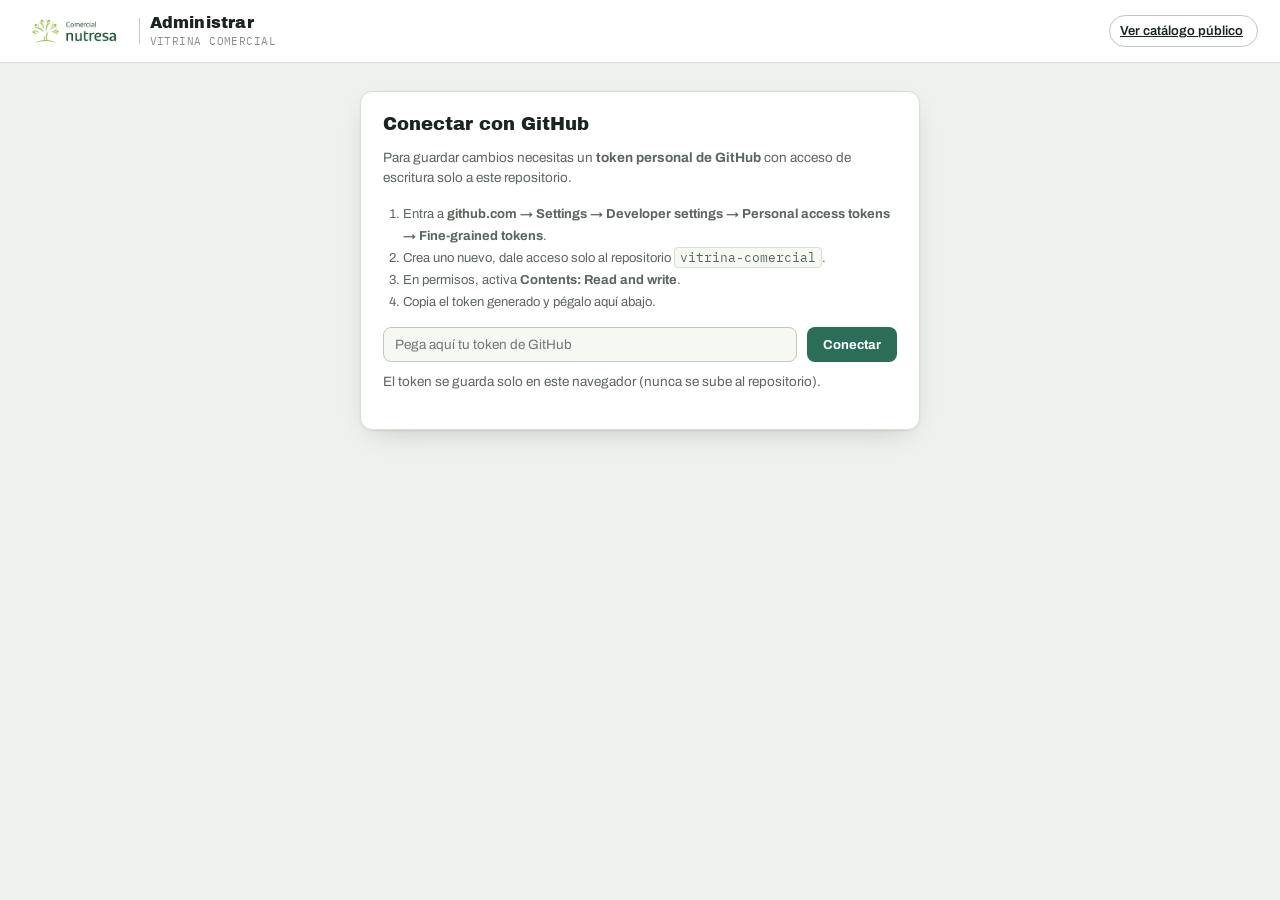
==== admin.html @ c522c648 "Vitrina Comercial: catálogo de iniciativas comerciales por canal Sitio estático (como catalogo-biene" ====
<!DOCTYPE html>
<html lang="es">
<head>
  <meta charset="UTF-8" />
  <meta name="viewport" content="width=device-width, initial-scale=1.0" />
  <title>Administrar Vitrina Comercial</title>
  <link rel="icon" href="icons/icon-192.png" />
  <link rel="preconnect" href="https://fonts.googleapis.com">
  <link rel="stylesheet" href="https://fonts.googleapis.com/css2?family=Archivo:wght@400;500;600;700&family=Archivo+Black&family=IBM+Plex+Mono:wght@400;500;600&display=swap">
  <link rel="stylesheet" href="css/style.css" />
  <link rel="stylesheet" href="css/admin.css" />
</head>
<body>
  <header class="topbar">
    <div class="brand" style="cursor:default;">
      <img class="brand-logo" src="images/logo-nutresa.png" alt="Nutresa">
      <span class="brand-div"></span>
      <span><span class="brand-name">Administrar</span><br><span class="brand-sub">Vitrina Comercial</span></span>
    </div>
    <div class="topbar-spacer"></div>
    <a class="back-btn" href="index.html">Ver catálogo público</a>
  </header>

  <main class="admin-wrap">
    <section id="login-box" class="panel">
      <h2>Conectar con GitHub</h2>
      <p>Para guardar cambios necesitas un <strong>token personal de GitHub</strong> con acceso de escritura solo a este repositorio.</p>
      <ol class="steps">
        <li>Entra a <strong>github.com → Settings → Developer settings → Personal access tokens → Fine-grained tokens</strong>.</li>
        <li>Crea uno nuevo, dale acceso solo al repositorio <code>vitrina-comercial</code>.</li>
        <li>En permisos, activa <strong>Contents: Read and write</strong>.</li>
        <li>Copia el token generado y pégalo aquí abajo.</li>
      </ol>
      <div class="row">
        <input type="password" id="token-input" placeholder="Pega aquí tu token de GitHub" />
        <button id="btn-save-token" class="btn-primary">Conectar</button>
      </div>
      <p class="hint">El token se guarda solo en este navegador (nunca se sube al repositorio).</p>
    </section>

    <section id="app-box" hidden>
      <div class="admin-toolbar">
        <input type="search" id="admin-buscador" placeholder="Buscar iniciativa por nombre o id..." />
        <button id="btn-nuevo" class="btn-primary">+ Nueva iniciativa</button>
        <button id="btn-logout" class="btn-secondary">Cerrar sesión</button>
      </div>

      <div class="admin-layout">
        <div class="panel admin-list" id="admin-list"></div>

        <div class="panel admin-form" id="admin-form-box" hidden>
          <h2 id="form-title">Editar iniciativa</h2>
          <form id="initiative-form">
            <label>Id (único, sin espacios) *
              <input type="text" name="id" required placeholder="ej: t24" />
            </label>
            <label>Nombre de la iniciativa *
              <input type="text" name="nombre" required />
            </label>

            <div class="choice-row">
              <div>
                <span class="section-title">Canal</span>
                <div class="chip-choice" data-field="segmento">
                  <button type="button" data-value="minimercados">Minimercados</button>
                  <button type="button" data-value="superetes">Superetes</button>
                  <button type="button" data-value="drogueria">Droguería/Masivo/Bienestar</button>
                </div>
              </div>
              <div>
                <span class="section-title">Creada por</span>
                <div class="chip-choice" data-field="creador">
                  <button type="button" data-value="trade">Trade</button>
                  <button type="button" data-value="negocio">Negocios</button>
                  <button type="button" data-value="regional">Regional</button>
                </div>
              </div>
              <div>
                <span class="section-title">Push / Pull</span>
                <div class="chip-choice" data-field="tipo">
                  <button type="button" data-value="push">Push</button>
                  <button type="button" data-value="pull">Pull</button>
                  <button type="button" data-value="push_pull">Push/Pull</button>
                  <button type="button" data-value="na">N/A</button>
                </div>
              </div>
            </div>

            <label>Resumen / mecánica
              <textarea name="resumen" rows="5"></textarea>
            </label>
            <label>Fecha de vigencia (texto)
              <input type="text" name="vigenciaTexto" placeholder="ej: 1 al 31 de octubre" />
            </label>

            <span class="section-title">Meses activos</span>
            <div class="month-grid" id="month-grid">
              <button type="button" data-m="1">Ene</button><button type="button" data-m="2">Feb</button>
              <button type="button" data-m="3">Mar</button><button type="button" data-m="4">Abr</button>
              <button type="button" data-m="5">May</button><button type="button" data-m="6">Jun</button>
              <button type="button" data-m="7">Jul</button><button type="button" data-m="8">Ago</button>
              <button type="button" data-m="9">Sep</button><button type="button" data-m="10">Oct</button>
              <button type="button" data-m="11">Nov</button><button type="button" data-m="12">Dic</button>
            </div>

            <label>Año
              <input type="number" name="anio" />
            </label>
            <label>Link a la presentación
              <input type="url" name="link" placeholder="https://docs.google.com/presentation/…" />
            </label>

            <div class="imagen-field">
              <span class="section-title">Imagen de la iniciativa (opcional)</span>
              <img id="preview-imagen" src="images/placeholder.svg" alt="" />
              <input type="file" id="file-imagen" accept="image/*" />
              <button type="button" id="btn-quitar-imagen" class="btn-secondary small">Quitar imagen</button>
            </div>

            <label class="checkbox-row">
              <input type="checkbox" name="tieneInversion" id="chk-inversion" />
              ¿Hubo inversión tangible?
            </label>
            <div id="inversion-fields" hidden>
              <label>Monto total (COP, opcional)
                <input type="number" name="inversionMonto" />
              </label>
              <label>Detalle de la inversión
                <textarea name="inversionTexto" rows="3"></textarea>
              </label>
            </div>

            <div class="form-actions">
              <button type="submit" class="btn-primary" id="btn-guardar">Guardar cambios</button>
              <button type="button" class="btn-danger" id="btn-eliminar">Eliminar iniciativa</button>
              <button type="button" class="btn-secondary" id="btn-cancelar">Cancelar</button>
            </div>
            <p id="form-status" class="hint"></p>
          </form>
        </div>
      </div>
    </section>
  </main>

  <script src="js/admin.js"></script>
</body>
</html>
---- css/style.css ----
:root{
  --bg:#EEF1ED; --surface:#FFFFFF; --surface-2:#F6F8F4; --surface-3:#E7EBE3;
  --ink:#1B2420; --ink-dim:#5C655E; --ink-faint:#8A9189;
  --line:#D9DED3; --line-strong:#C2C9BC;
  --accent:#2B6E58; --accent-dim:#DCEAE3; --accent-ink:#FFFFFF;
  --push:#B5661F; --push-bg:#F7E6D3;
  --pull:#33548F; --pull-bg:#DFE6F3;
  --pushpull:#71408F; --pushpull-bg:#ECDFF2;
  --na:#6B726A; --na-bg:#E6E9E2;
  --trade:#2B6E58; --trade-bg:#DCEAE3;
  --negocio:#8F3F55; --negocio-bg:#F2DEE4;
  --regional:#8C6324; --regional-bg:#F0E3C9;
  --danger:#A13838; --danger-bg:#F6DEDE;
  --shadow:0 1px 2px rgba(27,36,32,.07),0 10px 28px -14px rgba(27,36,32,.28);
  --radius:12px;
}

*{box-sizing:border-box;}
html,body{height:100%;}
body{
  margin:0; background:var(--bg); color:var(--ink);
  font-family:'Archivo',system-ui,sans-serif;
  -webkit-font-smoothing:antialiased;
}
h1,h2,h3{font-family:'Archivo Black',system-ui,sans-serif; font-weight:400; margin:0;}
.mono{font-family:'IBM Plex Mono',ui-monospace,monospace; font-variant-numeric:tabular-nums;}
a{color:inherit;}
button{font-family:inherit;}
::selection{background:var(--accent); color:var(--accent-ink);}
:focus-visible{outline:2px solid var(--accent); outline-offset:2px;}
@media (prefers-reduced-motion: reduce){ *{animation-duration:.001ms !important; transition-duration:.001ms !important;} }

#app{min-height:100vh; display:flex; flex-direction:column;}

.topbar{
  display:flex; align-items:center; gap:14px;
  padding:14px 22px; border-bottom:1px solid var(--line);
  background:var(--surface); position:sticky; top:0; z-index:20;
}
.brand{display:flex; align-items:center; gap:10px; cursor:pointer; background:none; border:none; padding:0; color:inherit;}
.brand-logo{height:30px; width:auto; flex:none;}
.brand-div{width:1px; height:26px; background:var(--line-strong);}
.brand-name{font-family:'Archivo Black'; font-size:16px; letter-spacing:.2px;}
.brand-sub{font-size:11px; color:var(--ink-faint); font-family:'IBM Plex Mono'; letter-spacing:.04em; text-transform:uppercase;}
.topbar-spacer{flex:1;}
.back-btn{
  display:flex; align-items:center; gap:7px; border:1px solid var(--line-strong);
  background:var(--surface); color:var(--ink); border-radius:999px; padding:8px 14px 8px 10px;
  font-size:13px; font-weight:600; cursor:pointer;
}
.back-btn:hover{border-color:var(--accent); color:var(--accent);}

main{flex:1; width:100%;}

/* home */
.home{max-width:1180px; margin:0 auto; padding:56px 24px 80px;}
.home-head{max-width:640px; margin-bottom:40px;}
.home-eyebrow{font-family:'IBM Plex Mono'; font-size:12px; letter-spacing:.08em; text-transform:uppercase; color:var(--accent); margin-bottom:10px; font-weight:600;}
.home-title{font-size:clamp(28px,4vw,42px); line-height:1.08; margin-bottom:12px;}
.home-desc{color:var(--ink-dim); font-size:15px; line-height:1.55; max-width:52ch;}

.segment-grid{display:grid; grid-template-columns:repeat(3,1fr); gap:18px;}
@media (max-width:860px){.segment-grid{grid-template-columns:1fr;}}

.segment-card{
  position:relative; text-align:left; cursor:pointer;
  background:var(--surface); border:1px solid var(--line); border-radius:var(--radius);
  padding:26px 22px 22px; display:flex; flex-direction:column; gap:16px;
  min-height:240px; box-shadow:var(--shadow);
  transition:transform .15s ease, border-color .15s ease;
}
.segment-card:hover{transform:translateY(-3px); border-color:var(--seg-color,var(--accent));}
.segment-tab{position:absolute; top:0; left:22px; width:38px; height:8px; border-radius:0 0 4px 4px; background:var(--seg-color,var(--accent));}
.segment-icon{width:34px; height:34px; color:var(--seg-color,var(--accent));}
.segment-name{font-family:'Archivo Black'; font-size:19px; line-height:1.15;}
.segment-meta{flex:1;}
.segment-count{font-family:'IBM Plex Mono'; font-size:13px; color:var(--ink-dim);}
.segment-count b{color:var(--ink); font-size:15px;}
.segment-empty-tag{
  display:inline-flex; align-items:center; gap:6px; font-size:11px; font-weight:600;
  text-transform:uppercase; letter-spacing:.05em; color:var(--ink-faint);
  background:var(--surface-2); border:1px dashed var(--line-strong); border-radius:999px; padding:4px 10px;
}
.segment-cta{display:flex; align-items:center; gap:6px; font-size:13px; font-weight:700; color:var(--seg-color,var(--accent));}
.segment-cta svg{width:14px; height:14px;}

/* segment view */
.segview{max-width:1280px; margin:0 auto; padding:26px 22px 90px;}
.segview-head{display:flex; flex-wrap:wrap; align-items:flex-end; justify-content:space-between; gap:18px; margin-bottom:22px;}
.segview-title{font-size:clamp(24px,3.4vw,32px);}
.segview-sub{color:var(--ink-dim); font-size:13.5px; margin-top:6px;}

.kpis{display:flex; gap:10px; flex-wrap:wrap;}
.kpi{background:var(--surface); border:1px solid var(--line); border-radius:10px; padding:10px 16px; min-width:118px;}
.kpi-label{font-size:10.5px; text-transform:uppercase; letter-spacing:.06em; color:var(--ink-faint); font-weight:600;}
.kpi-value{font-family:'IBM Plex Mono'; font-size:18px; font-weight:600; margin-top:2px;}

.toolbar{
  display:flex; flex-wrap:wrap; gap:10px; align-items:center;
  background:var(--surface); border:1px solid var(--line); border-radius:var(--radius);
  padding:12px 14px; margin-bottom:22px; position:sticky; top:65px; z-index:10; box-shadow:var(--shadow);
}
.search-box{display:flex; align-items:center; gap:8px; background:var(--surface-2); border:1px solid var(--line); border-radius:8px; padding:8px 12px; flex:1; min-width:180px;}
.search-box svg{width:15px; height:15px; color:var(--ink-faint); flex:none;}
.search-box input{border:none; background:none; outline:none; font-size:13.5px; color:var(--ink); width:100%; font-family:inherit;}
.search-box input::placeholder{color:var(--ink-faint);}

.pillgroup{display:flex; gap:6px; flex-wrap:wrap;}
.pill{border:1px solid var(--line-strong); background:var(--surface); color:var(--ink-dim); border-radius:999px; padding:7px 13px; font-size:12.5px; font-weight:600; cursor:pointer; display:flex; align-items:center; gap:6px;}
.pill[data-active="true"]{background:var(--pill-color,var(--accent)); border-color:var(--pill-color,var(--accent)); color:var(--accent-ink);}
.pill .dot{width:7px; height:7px; border-radius:50%; background:currentColor;}

.selectbox{border:1px solid var(--line-strong); background:var(--surface); color:var(--ink); border-radius:8px; padding:8px 10px; font-size:12.5px; font-family:inherit; font-weight:600; cursor:pointer;}
.toolbar-spacer{flex:1;}
.btn{display:inline-flex; align-items:center; gap:7px; border:none; border-radius:8px; padding:9px 16px; font-size:13px; font-weight:700; cursor:pointer; white-space:nowrap;}
.btn-primary{background:var(--accent); color:var(--accent-ink);}
.btn-primary:hover{filter:brightness(1.06);}
.btn-ghost{background:var(--surface-2); color:var(--ink); border:1px solid var(--line-strong);}
.btn-ghost:hover{border-color:var(--accent); color:var(--accent);}
.btn svg{width:14px; height:14px;}

.board{display:grid; grid-template-columns:repeat(3,1fr); gap:18px; align-items:start;}
@media (max-width:980px){.board{grid-template-columns:1fr;}}

.lane{background:var(--surface-2); border:1px solid var(--line); border-radius:var(--radius); padding:14px; min-height:120px;}
.lane-head{display:flex; align-items:center; gap:9px; margin-bottom:12px; padding:0 2px;}
.lane-tag{width:10px; height:10px; border-radius:3px; background:var(--lane-color);}
.lane-title{font-weight:700; font-size:14px;}
.lane-count{margin-left:auto; font-family:'IBM Plex Mono'; font-size:11.5px; color:var(--ink-dim); background:var(--surface); border:1px solid var(--line); border-radius:999px; padding:2px 9px;}
.lane-cards{display:flex; flex-direction:column; gap:10px;}
.lane-empty{color:var(--ink-faint); font-size:12.5px; padding:18px 6px; text-align:center; border:1px dashed var(--line-strong); border-radius:8px;}

.card{background:var(--surface); border:1px solid var(--line); border-radius:9px; padding:13px 14px; cursor:pointer; text-align:left; width:100%; display:flex; flex-direction:column; gap:8px; transition:border-color .12s ease, transform .12s ease; box-shadow:var(--shadow);}
.card:hover{border-color:var(--lane-color,var(--accent)); transform:translateY(-1px);}
.card-top{display:flex; align-items:flex-start; justify-content:space-between; gap:8px;}
.card-name{font-size:14px; font-weight:700; line-height:1.3;}
.badge{flex:none; font-size:10.5px; font-weight:700; text-transform:uppercase; letter-spacing:.03em; padding:3px 8px; border-radius:999px; white-space:nowrap;}
.card-meta{display:flex; align-items:center; gap:10px; font-size:11.5px; color:var(--ink-dim);}
.card-meta svg{width:12px; height:12px; vertical-align:-2px; margin-right:3px;}
.inv-flag{display:inline-flex; align-items:center; gap:4px; color:var(--accent); font-weight:600;}

.empty-state{text-align:center; padding:70px 20px; color:var(--ink-dim); max-width:460px; margin:0 auto;}
.empty-state svg{width:40px; height:40px; color:var(--ink-faint); margin-bottom:14px;}
.empty-state h3{font-size:18px; margin-bottom:8px; color:var(--ink);}
.empty-state p{font-size:13.5px; line-height:1.5; margin-bottom:6px;}

.overlay{position:fixed; inset:0; background:rgba(10,14,9,.42); z-index:40; opacity:0; pointer-events:none; transition:opacity .18s ease;}
.overlay[data-open="true"]{opacity:1; pointer-events:auto;}
.drawer{position:fixed; top:0; right:0; height:100%; width:min(460px,100%); background:var(--surface); z-index:41; box-shadow:-18px 0 40px -20px rgba(0,0,0,.4); transform:translateX(100%); transition:transform .2s ease; display:flex; flex-direction:column;}
.drawer[data-open="true"]{transform:translateX(0);}
.drawer-head{display:flex; align-items:flex-start; gap:10px; padding:18px 18px 14px; border-bottom:1px solid var(--line);}
.drawer-head-main{flex:1; min-width:0;}
.drawer-close{border:1px solid var(--line-strong); background:var(--surface-2); border-radius:8px; width:30px; height:30px; display:flex; align-items:center; justify-content:center; cursor:pointer; color:var(--ink); flex:none;}
.drawer-body{flex:1; overflow-y:auto; padding:18px;}
.drawer-foot{padding:14px 18px; border-top:1px solid var(--line); display:flex; gap:10px;}

.tagrow{display:flex; flex-wrap:wrap; gap:7px; margin-top:8px;}
.chip{font-size:11px; font-weight:700; text-transform:uppercase; letter-spacing:.03em; padding:4px 9px; border-radius:999px;}

.dblock{margin-bottom:20px;}
.dblock-label{font-size:11px; text-transform:uppercase; letter-spacing:.06em; color:var(--ink-faint); font-weight:700; margin-bottom:7px;}
.dblock-text{font-size:13.5px; line-height:1.6; color:var(--ink); white-space:pre-wrap;}
.dimg{width:100%; border-radius:8px; border:1px solid var(--line); display:block; margin-bottom:10px; background:var(--surface-2);}
.link-btn{display:inline-flex; align-items:center; gap:8px; background:var(--accent-dim); color:var(--accent); border-radius:8px; padding:10px 14px; font-weight:700; font-size:13px; text-decoration:none; border:1px solid transparent;}
.link-btn:hover{border-color:var(--accent);}
.inv-box{background:var(--surface-2); border:1px solid var(--line); border-radius:9px; padding:12px 14px;}
.inv-amount{font-family:'IBM Plex Mono'; font-size:20px; font-weight:600; color:var(--accent);}
.meta-foot{font-size:11.5px; color:var(--ink-faint); border-top:1px dashed var(--line); padding-top:12px; margin-top:4px;}

.spinner{width:22px; height:22px; border-radius:50%; border:2.5px solid var(--line-strong); border-top-color:var(--accent); animation:spin .7s linear infinite;}
@keyframes spin{to{transform:rotate(360deg);}}
.boot{display:flex; align-items:center; justify-content:center; gap:10px; padding:120px 20px; color:var(--ink-dim); font-size:13.5px;}

.footer-note{max-width:1180px; margin:0 auto; padding:0 24px 40px; color:var(--ink-faint); font-size:12px; text-align:center;}
.footer-note a{color:var(--accent); font-weight:600; text-decoration:none;}
.footer-note a:hover{text-decoration:underline;}

::-webkit-scrollbar{width:10px; height:10px;}
::-webkit-scrollbar-thumb{background:var(--line-strong); border-radius:6px;}
---- css/admin.css ----
.admin-wrap{max-width:1180px; margin:0 auto; padding:28px 22px 80px;}
.panel{background:var(--surface); border:1px solid var(--line); border-radius:var(--radius); padding:22px; box-shadow:var(--shadow);}
.panel h2{font-size:18px; margin-bottom:10px;}
.panel p{font-size:13.5px; color:var(--ink-dim); line-height:1.55;}
.steps{font-size:13px; color:var(--ink-dim); line-height:1.7; padding-left:20px;}
.steps code{background:var(--surface-2); border:1px solid var(--line); border-radius:4px; padding:1px 5px; font-family:'IBM Plex Mono';}
#login-box{max-width:560px; margin:0 auto;}
.row{display:flex; gap:10px; margin-top:14px;}
.row input{flex:1;}
.hint{font-size:12px; color:var(--ink-faint); margin-top:10px;}

input[type=text],input[type=password],input[type=number],input[type=url],input[type=search],textarea{
  width:100%; border:1px solid var(--line-strong); background:var(--surface-2); color:var(--ink);
  border-radius:8px; padding:9px 11px; font-size:13.5px; font-family:inherit;
}
textarea{line-height:1.5; resize:vertical;}
label{display:block; font-size:12px; font-weight:700; text-transform:uppercase; letter-spacing:.04em; color:var(--ink-dim); margin-bottom:14px;}
label > input, label > textarea{margin-top:6px; text-transform:none; font-weight:400; letter-spacing:normal;}
.section-title{display:block; font-size:12px; font-weight:700; text-transform:uppercase; letter-spacing:.04em; color:var(--ink-dim); margin-bottom:6px;}

.btn-primary,.btn-secondary,.btn-danger{
  border:none; border-radius:8px; padding:9px 16px; font-size:13px; font-weight:700; cursor:pointer; font-family:inherit;
}
.btn-primary{background:var(--accent); color:var(--accent-ink);}
.btn-primary:hover{filter:brightness(1.06);}
.btn-secondary{background:var(--surface-2); color:var(--ink); border:1px solid var(--line-strong) !important;}
.btn-secondary:hover{border-color:var(--accent); color:var(--accent);}
.btn-danger{background:var(--danger-bg); color:var(--danger);}
.btn-danger:hover{filter:brightness(0.96);}
.small{padding:6px 11px; font-size:12px;}

.admin-toolbar{display:flex; gap:10px; align-items:center; margin-bottom:18px; flex-wrap:wrap;}
.admin-toolbar input[type=search]{flex:1; min-width:200px;}

.admin-layout{display:grid; grid-template-columns:280px 1fr; gap:18px; align-items:start;}
@media (max-width:820px){.admin-layout{grid-template-columns:1fr;}}

.admin-list{max-height:72vh; overflow-y:auto; padding:10px; display:flex; flex-direction:column; gap:4px;}
.admin-list .item{padding:10px 12px; border-radius:8px; cursor:pointer; border:1px solid transparent;}
.admin-list .item:hover{background:var(--surface-2);}
.admin-list .item.active{background:var(--accent-dim); border-color:var(--accent);}
.admin-list .item .codigo{font-family:'IBM Plex Mono'; font-size:11px; color:var(--ink-faint); margin-top:2px;}

.admin-form{padding:22px;}
.choice-row{display:flex; gap:18px; flex-wrap:wrap; margin-bottom:16px;}
.choice-row > div{flex:1; min-width:150px;}
.chip-choice{display:flex; gap:6px; flex-wrap:wrap;}
.chip-choice button{
  border:1px solid var(--line-strong); background:var(--surface-2); color:var(--ink-dim); border-radius:999px;
  padding:7px 13px; font-size:12px; font-weight:600; cursor:pointer; font-family:inherit;
}
.chip-choice button.active{background:var(--accent); border-color:var(--accent); color:var(--accent-ink);}

.month-grid{display:grid; grid-template-columns:repeat(6,1fr); gap:6px; margin-bottom:16px;}
.month-grid button{
  border:1px solid var(--line-strong); background:var(--surface-2); color:var(--ink-dim); border-radius:6px;
  padding:7px 0; font-size:11.5px; font-weight:700; cursor:pointer; font-family:'IBM Plex Mono';
}
.month-grid button.active{background:var(--accent); border-color:var(--accent); color:var(--accent-ink);}

.imagen-field{margin-bottom:18px;}
.imagen-field img{width:100%; max-width:320px; border-radius:8px; border:1px solid var(--line); display:block; margin:8px 0; background:var(--surface-2);}

.checkbox-row{display:flex; align-items:center; gap:8px; text-transform:none; font-weight:600; font-size:13px; color:var(--ink); cursor:pointer;}
.checkbox-row input{width:auto; margin:0;}

#inversion-fields{border-left:2px solid var(--accent-dim); padding-left:14px; margin:-4px 0 16px;}

.form-actions{display:flex; gap:10px; margin-top:6px; flex-wrap:wrap;}
#form-status{min-height:16px;}
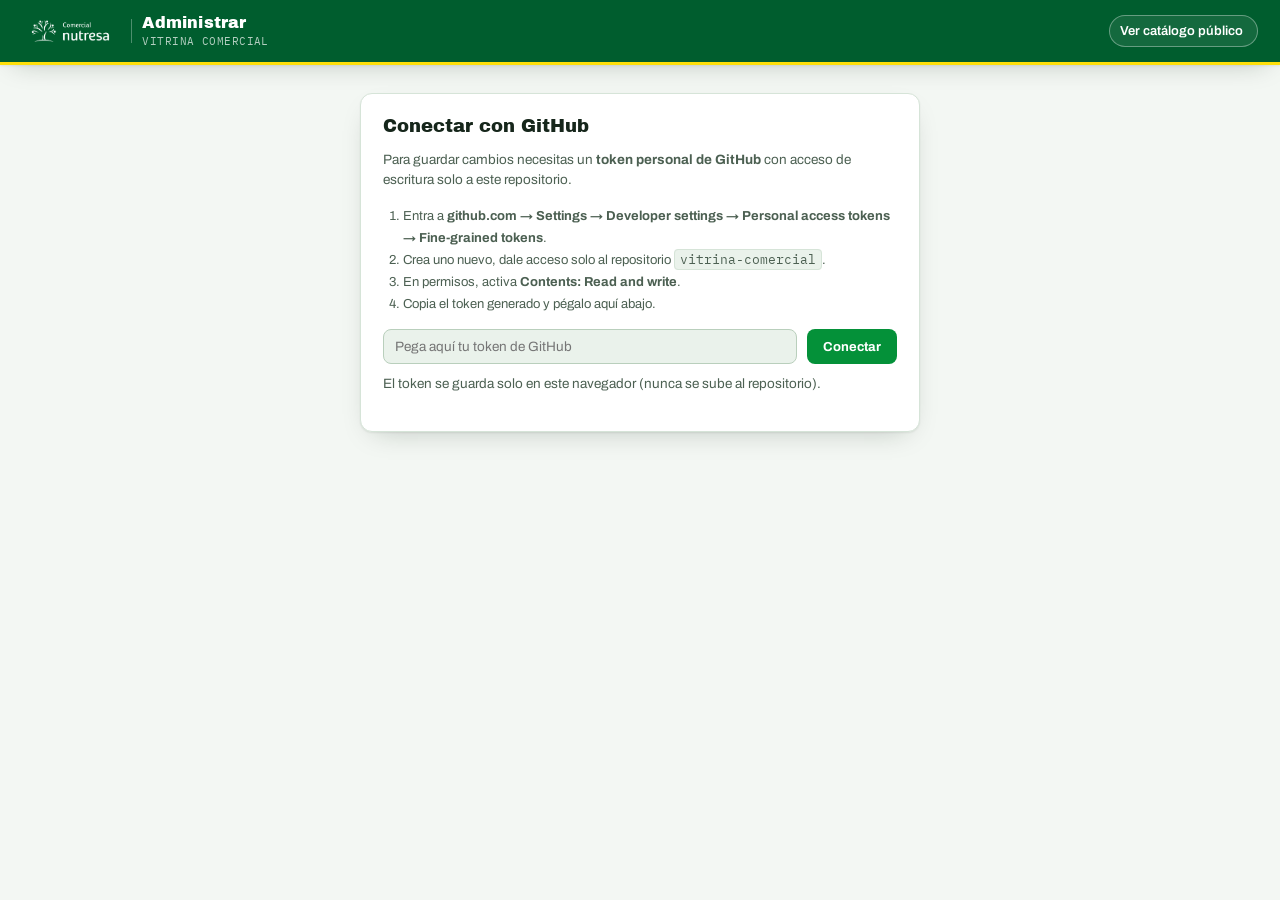
==== commit 03de126a: "Rediseña el sitio con la paleta de marca Nutresa y navegación por pestañas Aplica la guía de marca (" ====
--- a/admin.html
+++ b/admin.html
@@ -12,13 +12,15 @@
 </head>
 <body>
   <header class="topbar">
-    <div class="brand" style="cursor:default;">
-      <img class="brand-logo" src="images/logo-nutresa.png" alt="Nutresa">
-      <span class="brand-div"></span>
-      <span><span class="brand-name">Administrar</span><br><span class="brand-sub">Vitrina Comercial</span></span>
+    <div class="topbar-inner">
+      <div class="brand" style="cursor:default;">
+        <img class="brand-logo" src="images/logo-nutresa.png" alt="Nutresa">
+        <span class="brand-div"></span>
+        <span><span class="brand-name">Administrar</span><br><span class="brand-sub">Vitrina Comercial</span></span>
+      </div>
+      <div class="topbar-spacer"></div>
+      <a class="admin-link" href="index.html">Ver catálogo público</a>
     </div>
-    <div class="topbar-spacer"></div>
-    <a class="back-btn" href="index.html">Ver catálogo público</a>
   </header>
 
   <main class="admin-wrap">
@@ -64,7 +66,8 @@
                 <div class="chip-choice" data-field="segmento">
                   <button type="button" data-value="minimercados">Minimercados</button>
                   <button type="button" data-value="superetes">Superetes</button>
-                  <button type="button" data-value="drogueria">Droguería/Masivo/Bienestar</button>
+                  <button type="button" data-value="drogueria">Bienestar/Droguería</button>
+                  <button type="button" data-value="masivo">Masivo</button>
                 </div>
               </div>
               <div>
@@ -72,7 +75,7 @@
                 <div class="chip-choice" data-field="creador">
                   <button type="button" data-value="trade">Trade</button>
                   <button type="button" data-value="negocio">Negocios</button>
-                  <button type="button" data-value="regional">Regional</button>
+                  <button type="button" data-value="regional">Regionales</button>
                 </div>
               </div>
               <div>
@@ -80,7 +83,7 @@
                 <div class="chip-choice" data-field="tipo">
                   <button type="button" data-value="push">Push</button>
                   <button type="button" data-value="pull">Pull</button>
-                  <button type="button" data-value="push_pull">Push/Pull</button>
+                  <button type="button" data-value="push_pull">Ambas</button>
                   <button type="button" data-value="na">N/A</button>
                 </div>
               </div>
--- a/css/style.css
+++ b/css/style.css
@@ -1,18 +1,77 @@
 :root{
-  --bg:#EEF1ED; --surface:#FFFFFF; --surface-2:#F6F8F4; --surface-3:#E7EBE3;
-  --ink:#1B2420; --ink-dim:#5C655E; --ink-faint:#8A9189;
-  --line:#D9DED3; --line-strong:#C2C9BC;
-  --accent:#2B6E58; --accent-dim:#DCEAE3; --accent-ink:#FFFFFF;
-  --push:#B5661F; --push-bg:#F7E6D3;
-  --pull:#33548F; --pull-bg:#DFE6F3;
-  --pushpull:#71408F; --pushpull-bg:#ECDFF2;
-  --na:#6B726A; --na-bg:#E6E9E2;
-  --trade:#2B6E58; --trade-bg:#DCEAE3;
-  --negocio:#8F3F55; --negocio-bg:#F2DEE4;
-  --regional:#8C6324; --regional-bg:#F0E3C9;
+  /* Paleta corporativa Nutresa — valores exactos de la guía de marca */
+  --nutresa-dark:#005d2e; --nutresa-mid:#049139; --nutresa-lime:#c7d421;
+  --nutresa-yellow:#fedf0b; --nutresa-light:#6fb62c;
+  /* Derivado accesible del lima para texto/íconos (el lima puro falla contraste como texto) */
+  --nutresa-olive:#5c6a12;
+
+  --bg:#F3F7F3; --surface:#FFFFFF; --surface-2:#EAF2EB; --surface-3:#DCEADD;
+  --ink:#16261B; --ink-dim:#4C6052; --ink-faint:#7C9083;
+  --line:#D6E4D8; --line-strong:#B9CFBC;
+  --accent:var(--nutresa-mid); --accent-dim:#DCF0E2; --accent-ink:#FFFFFF;
+
+  --push:#FFFFFF; --push-bg:var(--nutresa-dark);
+  --pull:#2B2500; --pull-bg:var(--nutresa-yellow);
+  --ambas:#FFFFFF; --ambas-bg:var(--nutresa-light);
+  --na:#5B6B5E; --na-bg:#E4EBE5;
+
+  --trade:var(--nutresa-dark); --trade-bg:#E1ECE3;
+  --negocio:var(--nutresa-mid); --negocio-bg:#DFF2E4;
+  --regional:var(--nutresa-olive); --regional-bg:#F4F6D4;
+
+  --status-activa:#FFFFFF; --status-activa-bg:var(--nutresa-mid);
+  --status-proxima:#2B2500; --status-proxima-bg:var(--nutresa-yellow);
+  --status-finalizada:#5B6B5E; --status-finalizada-bg:#E4E8E4;
+
   --danger:#A13838; --danger-bg:#F6DEDE;
-  --shadow:0 1px 2px rgba(27,36,32,.07),0 10px 28px -14px rgba(27,36,32,.28);
+  --shadow:0 1px 2px rgba(10,30,16,.07),0 10px 28px -14px rgba(10,30,16,.28);
   --radius:12px;
+}
+@media (prefers-color-scheme: dark){
+  :root:not([data-theme="light"]){
+    --bg:#0E1612; --surface:#16211A; --surface-2:#1C2920; --surface-3:#243226;
+    --ink:#E7EFE8; --ink-dim:#A9BBAD; --ink-faint:#74887A;
+    --line:#2B3A2E; --line-strong:#3C4F3F;
+    --accent:#3FCB7A; --accent-dim:#1C3326; --accent-ink:#06130C;
+
+    --push:#0B1C12; --push-bg:#5FD993;
+    --pull:#2B2500; --pull-bg:var(--nutresa-yellow);
+    --ambas:#0B1C12; --ambas-bg:#8FD95E;
+    --na:#A7AFA2; --na-bg:#242B25;
+
+    --trade:#6FE0A0; --trade-bg:#1C3326;
+    --negocio:#5FD993; --negocio-bg:#1A3024;
+    --regional:#D8E35A; --regional-bg:#2C3016;
+
+    --status-activa:#0B1C12; --status-activa-bg:#5FD993;
+    --status-proxima:#2B2500; --status-proxima-bg:var(--nutresa-yellow);
+    --status-finalizada:#A7AFA2; --status-finalizada-bg:#262B25;
+
+    --danger:#E09292; --danger-bg:#3A2020;
+    --shadow:0 1px 2px rgba(0,0,0,.4),0 10px 28px -14px rgba(0,0,0,.7);
+  }
+}
+:root[data-theme="dark"]{
+  --bg:#0E1612; --surface:#16211A; --surface-2:#1C2920; --surface-3:#243226;
+  --ink:#E7EFE8; --ink-dim:#A9BBAD; --ink-faint:#74887A;
+  --line:#2B3A2E; --line-strong:#3C4F3F;
+  --accent:#3FCB7A; --accent-dim:#1C3326; --accent-ink:#06130C;
+
+  --push:#0B1C12; --push-bg:#5FD993;
+  --pull:#2B2500; --pull-bg:var(--nutresa-yellow);
+  --ambas:#0B1C12; --ambas-bg:#8FD95E;
+  --na:#A7AFA2; --na-bg:#242B25;
+
+  --trade:#6FE0A0; --trade-bg:#1C3326;
+  --negocio:#5FD993; --negocio-bg:#1A3024;
+  --regional:#D8E35A; --regional-bg:#2C3016;
+
+  --status-activa:#0B1C12; --status-activa-bg:#5FD993;
+  --status-proxima:#2B2500; --status-proxima-bg:var(--nutresa-yellow);
+  --status-finalizada:#A7AFA2; --status-finalizada-bg:#262B25;
+
+  --danger:#E09292; --danger-bg:#3A2020;
+  --shadow:0 1px 2px rgba(0,0,0,.4),0 10px 28px -14px rgba(0,0,0,.7);
 }
 
 *{box-sizing:border-box;}
@@ -32,73 +91,61 @@
 
 #app{min-height:100vh; display:flex; flex-direction:column;}
 
+/* ---------- header + tabs ---------- */
 .topbar{
-  display:flex; align-items:center; gap:14px;
-  padding:14px 22px; border-bottom:1px solid var(--line);
-  background:var(--surface); position:sticky; top:0; z-index:20;
+  background:var(--nutresa-dark); color:#fff;
+  position:sticky; top:0; z-index:20; box-shadow:var(--shadow);
+}
+.topbar-inner{
+  display:flex; align-items:center; gap:14px; padding:14px 22px;
+  border-bottom:3px solid var(--nutresa-yellow);
 }
 .brand{display:flex; align-items:center; gap:10px; cursor:pointer; background:none; border:none; padding:0; color:inherit;}
-.brand-logo{height:30px; width:auto; flex:none;}
-.brand-div{width:1px; height:26px; background:var(--line-strong);}
+.brand-logo{height:28px; width:auto; flex:none; filter:brightness(0) invert(1);}
+.brand-div{width:1px; height:24px; background:rgba(255,255,255,.3);}
 .brand-name{font-family:'Archivo Black'; font-size:16px; letter-spacing:.2px;}
-.brand-sub{font-size:11px; color:var(--ink-faint); font-family:'IBM Plex Mono'; letter-spacing:.04em; text-transform:uppercase;}
+.brand-sub{font-size:11px; color:rgba(255,255,255,.7); font-family:'IBM Plex Mono'; letter-spacing:.04em; text-transform:uppercase;}
 .topbar-spacer{flex:1;}
-.back-btn{
-  display:flex; align-items:center; gap:7px; border:1px solid var(--line-strong);
-  background:var(--surface); color:var(--ink); border-radius:999px; padding:8px 14px 8px 10px;
-  font-size:13px; font-weight:600; cursor:pointer;
-}
-.back-btn:hover{border-color:var(--accent); color:var(--accent);}
+.admin-link{
+  display:flex; align-items:center; gap:7px; border:1px solid rgba(255,255,255,.35);
+  background:rgba(255,255,255,.08); color:#fff; border-radius:999px; padding:8px 14px 8px 10px;
+  font-size:13px; font-weight:600; text-decoration:none;
+}
+.admin-link:hover{background:rgba(255,255,255,.18);}
+
+.tabbar{display:flex; gap:4px; padding:0 18px; overflow-x:auto; background:var(--nutresa-dark);}
+.tab{
+  display:flex; align-items:center; gap:7px; padding:11px 16px; border:none; background:none;
+  color:rgba(255,255,255,.72); font-size:13.5px; font-weight:700; cursor:pointer; white-space:nowrap;
+  border-bottom:3px solid transparent; margin-bottom:-3px;
+}
+.tab svg{width:16px; height:16px;}
+.tab .tab-count{
+  font-family:'IBM Plex Mono'; font-size:11px; background:rgba(255,255,255,.15); border-radius:999px;
+  padding:1px 7px; color:#fff;
+}
+.tab[data-active="true"]{color:#fff; border-bottom-color:var(--nutresa-yellow);}
+.tab[data-active="true"] .tab-count{background:var(--nutresa-yellow); color:#2B2500;}
+.tab:hover{color:#fff;}
 
 main{flex:1; width:100%;}
 
-/* home */
-.home{max-width:1180px; margin:0 auto; padding:56px 24px 80px;}
-.home-head{max-width:640px; margin-bottom:40px;}
-.home-eyebrow{font-family:'IBM Plex Mono'; font-size:12px; letter-spacing:.08em; text-transform:uppercase; color:var(--accent); margin-bottom:10px; font-weight:600;}
-.home-title{font-size:clamp(28px,4vw,42px); line-height:1.08; margin-bottom:12px;}
-.home-desc{color:var(--ink-dim); font-size:15px; line-height:1.55; max-width:52ch;}
-
-.segment-grid{display:grid; grid-template-columns:repeat(3,1fr); gap:18px;}
-@media (max-width:860px){.segment-grid{grid-template-columns:1fr;}}
-
-.segment-card{
-  position:relative; text-align:left; cursor:pointer;
-  background:var(--surface); border:1px solid var(--line); border-radius:var(--radius);
-  padding:26px 22px 22px; display:flex; flex-direction:column; gap:16px;
-  min-height:240px; box-shadow:var(--shadow);
-  transition:transform .15s ease, border-color .15s ease;
-}
-.segment-card:hover{transform:translateY(-3px); border-color:var(--seg-color,var(--accent));}
-.segment-tab{position:absolute; top:0; left:22px; width:38px; height:8px; border-radius:0 0 4px 4px; background:var(--seg-color,var(--accent));}
-.segment-icon{width:34px; height:34px; color:var(--seg-color,var(--accent));}
-.segment-name{font-family:'Archivo Black'; font-size:19px; line-height:1.15;}
-.segment-meta{flex:1;}
-.segment-count{font-family:'IBM Plex Mono'; font-size:13px; color:var(--ink-dim);}
-.segment-count b{color:var(--ink); font-size:15px;}
-.segment-empty-tag{
-  display:inline-flex; align-items:center; gap:6px; font-size:11px; font-weight:600;
-  text-transform:uppercase; letter-spacing:.05em; color:var(--ink-faint);
-  background:var(--surface-2); border:1px dashed var(--line-strong); border-radius:999px; padding:4px 10px;
-}
-.segment-cta{display:flex; align-items:center; gap:6px; font-size:13px; font-weight:700; color:var(--seg-color,var(--accent));}
-.segment-cta svg{width:14px; height:14px;}
-
-/* segment view */
-.segview{max-width:1280px; margin:0 auto; padding:26px 22px 90px;}
-.segview-head{display:flex; flex-wrap:wrap; align-items:flex-end; justify-content:space-between; gap:18px; margin-bottom:22px;}
-.segview-title{font-size:clamp(24px,3.4vw,32px);}
+/* ---------- segment view ---------- */
+.segview{max-width:1320px; margin:0 auto; padding:22px 22px 90px;}
+.segview-head{display:flex; flex-wrap:wrap; align-items:flex-end; justify-content:space-between; gap:18px; margin-bottom:20px;}
+.segview-title{font-size:clamp(22px,3vw,30px); display:flex; align-items:center; gap:10px;}
+.segview-title svg{width:26px; height:26px; color:var(--seg-color,var(--nutresa-dark));}
 .segview-sub{color:var(--ink-dim); font-size:13.5px; margin-top:6px;}
 
 .kpis{display:flex; gap:10px; flex-wrap:wrap;}
-.kpi{background:var(--surface); border:1px solid var(--line); border-radius:10px; padding:10px 16px; min-width:118px;}
+.kpi{background:var(--surface); border:1px solid var(--line); border-radius:10px; padding:10px 16px; min-width:112px;}
 .kpi-label{font-size:10.5px; text-transform:uppercase; letter-spacing:.06em; color:var(--ink-faint); font-weight:600;}
 .kpi-value{font-family:'IBM Plex Mono'; font-size:18px; font-weight:600; margin-top:2px;}
 
 .toolbar{
   display:flex; flex-wrap:wrap; gap:10px; align-items:center;
   background:var(--surface); border:1px solid var(--line); border-radius:var(--radius);
-  padding:12px 14px; margin-bottom:22px; position:sticky; top:65px; z-index:10; box-shadow:var(--shadow);
+  padding:12px 14px; margin-bottom:20px; position:sticky; top:98px; z-index:10; box-shadow:var(--shadow);
 }
 .search-box{display:flex; align-items:center; gap:8px; background:var(--surface-2); border:1px solid var(--line); border-radius:8px; padding:8px 12px; flex:1; min-width:180px;}
 .search-box svg{width:15px; height:15px; color:var(--ink-faint); flex:none;}
@@ -130,21 +177,27 @@
 .lane-cards{display:flex; flex-direction:column; gap:10px;}
 .lane-empty{color:var(--ink-faint); font-size:12.5px; padding:18px 6px; text-align:center; border:1px dashed var(--line-strong); border-radius:8px;}
 
-.card{background:var(--surface); border:1px solid var(--line); border-radius:9px; padding:13px 14px; cursor:pointer; text-align:left; width:100%; display:flex; flex-direction:column; gap:8px; transition:border-color .12s ease, transform .12s ease; box-shadow:var(--shadow);}
+.card{background:var(--surface); border:1px solid var(--line); border-radius:9px; padding:13px 14px; cursor:pointer; text-align:left; width:100%; display:flex; flex-direction:column; gap:7px; transition:border-color .12s ease, transform .12s ease; box-shadow:var(--shadow);}
 .card:hover{border-color:var(--lane-color,var(--accent)); transform:translateY(-1px);}
 .card-top{display:flex; align-items:flex-start; justify-content:space-between; gap:8px;}
 .card-name{font-size:14px; font-weight:700; line-height:1.3;}
 .badge{flex:none; font-size:10.5px; font-weight:700; text-transform:uppercase; letter-spacing:.03em; padding:3px 8px; border-radius:999px; white-space:nowrap;}
+.card-resumen{font-size:12px; color:var(--ink-dim); line-height:1.45; display:-webkit-box; -webkit-line-clamp:2; -webkit-box-orient:vertical; overflow:hidden;}
+.card-meta-row{display:flex; align-items:center; flex-wrap:wrap; gap:7px;}
 .card-meta{display:flex; align-items:center; gap:10px; font-size:11.5px; color:var(--ink-dim);}
 .card-meta svg{width:12px; height:12px; vertical-align:-2px; margin-right:3px;}
 .inv-flag{display:inline-flex; align-items:center; gap:4px; color:var(--accent); font-weight:600;}
+.status-dot{display:inline-flex; align-items:center; gap:5px; font-size:10px; font-weight:700; text-transform:uppercase; letter-spacing:.03em; padding:2px 8px 2px 6px; border-radius:999px;}
+.status-dot::before{content:''; width:6px; height:6px; border-radius:50%; background:currentColor;}
+.seg-chip{font-size:10px; font-weight:700; text-transform:uppercase; letter-spacing:.03em; padding:2px 8px; border-radius:999px; background:var(--surface-3); color:var(--ink-dim);}
 
 .empty-state{text-align:center; padding:70px 20px; color:var(--ink-dim); max-width:460px; margin:0 auto;}
 .empty-state svg{width:40px; height:40px; color:var(--ink-faint); margin-bottom:14px;}
 .empty-state h3{font-size:18px; margin-bottom:8px; color:var(--ink);}
 .empty-state p{font-size:13.5px; line-height:1.5; margin-bottom:6px;}
 
-.overlay{position:fixed; inset:0; background:rgba(10,14,9,.42); z-index:40; opacity:0; pointer-events:none; transition:opacity .18s ease;}
+/* ---------- overlay / drawer ---------- */
+.overlay{position:fixed; inset:0; background:rgba(6,16,10,.45); z-index:40; opacity:0; pointer-events:none; transition:opacity .18s ease;}
 .overlay[data-open="true"]{opacity:1; pointer-events:auto;}
 .drawer{position:fixed; top:0; right:0; height:100%; width:min(460px,100%); background:var(--surface); z-index:41; box-shadow:-18px 0 40px -20px rgba(0,0,0,.4); transform:translateX(100%); transition:transform .2s ease; display:flex; flex-direction:column;}
 .drawer[data-open="true"]{transform:translateX(0);}
@@ -171,7 +224,7 @@
 @keyframes spin{to{transform:rotate(360deg);}}
 .boot{display:flex; align-items:center; justify-content:center; gap:10px; padding:120px 20px; color:var(--ink-dim); font-size:13.5px;}
 
-.footer-note{max-width:1180px; margin:0 auto; padding:0 24px 40px; color:var(--ink-faint); font-size:12px; text-align:center;}
+.footer-note{max-width:1320px; margin:0 auto; padding:0 24px 40px; color:var(--ink-faint); font-size:12px; text-align:center;}
 .footer-note a{color:var(--accent); font-weight:600; text-decoration:none;}
 .footer-note a:hover{text-decoration:underline;}
 
